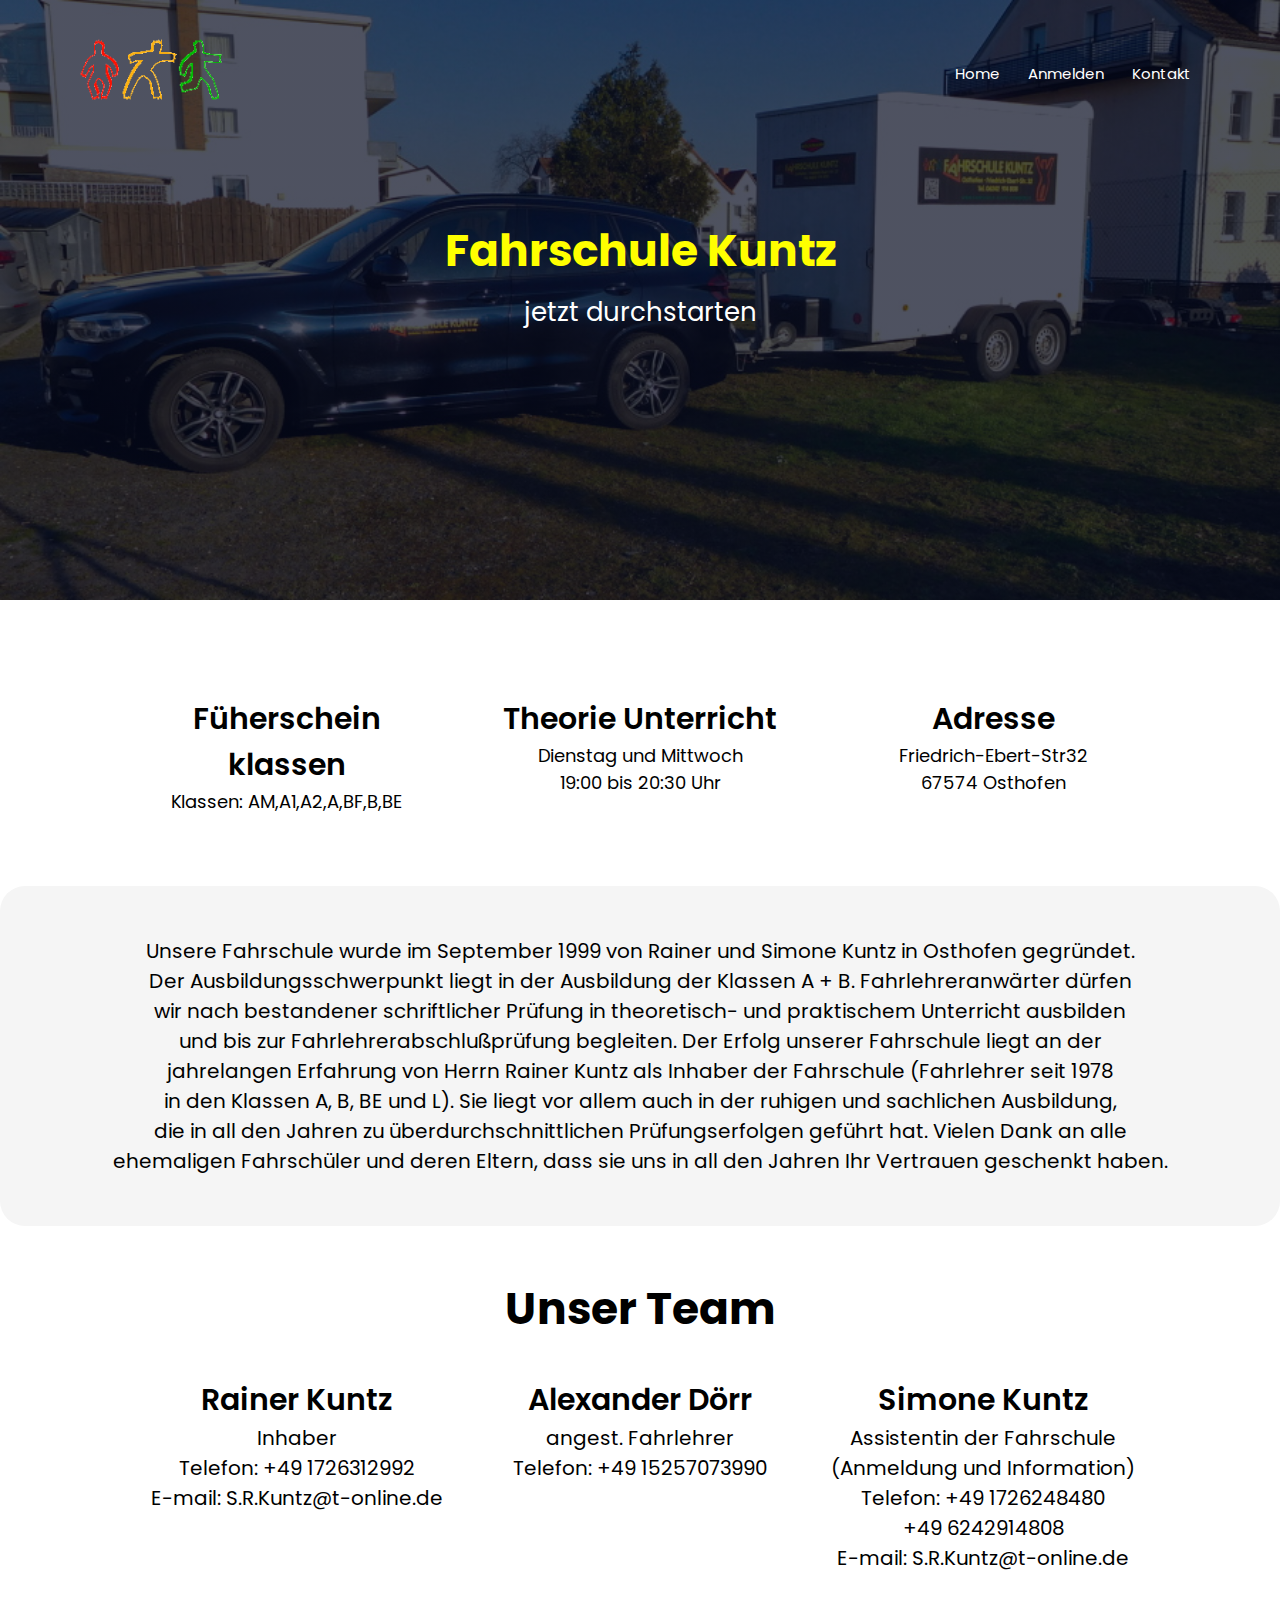
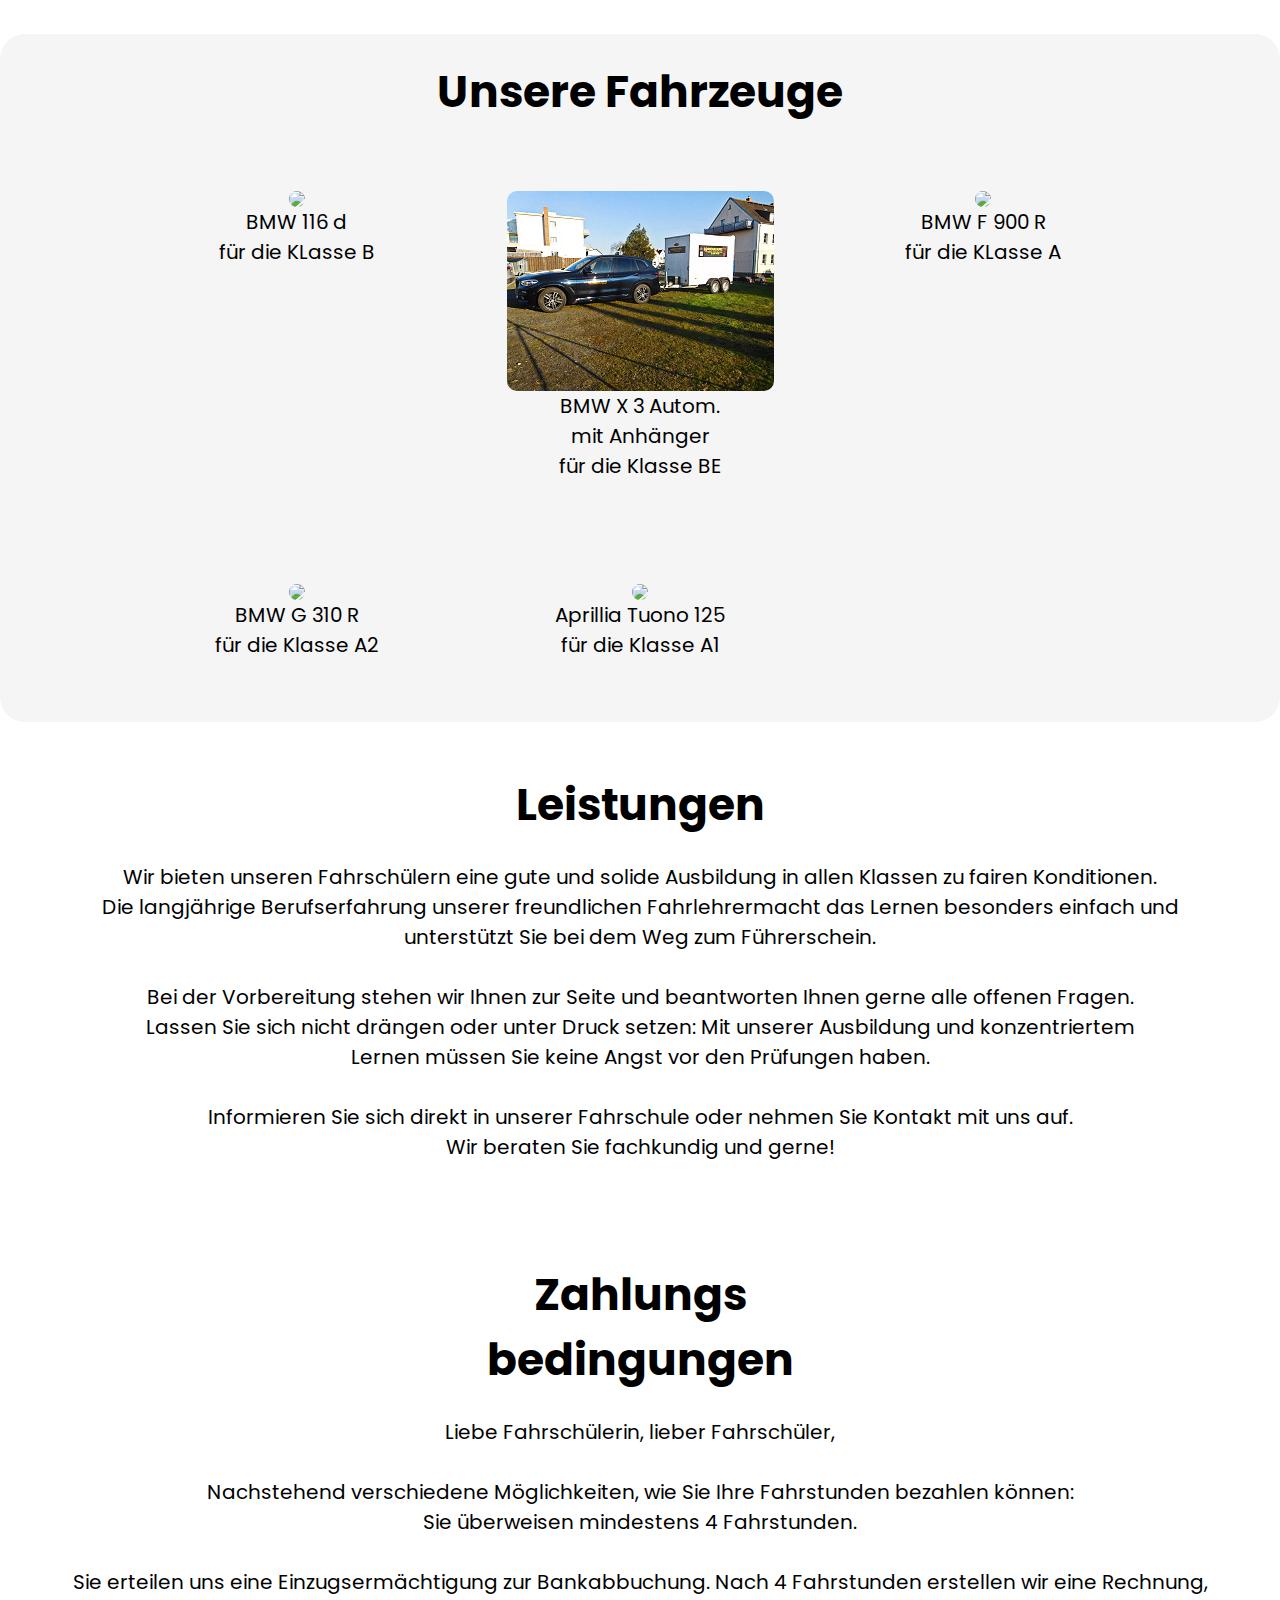
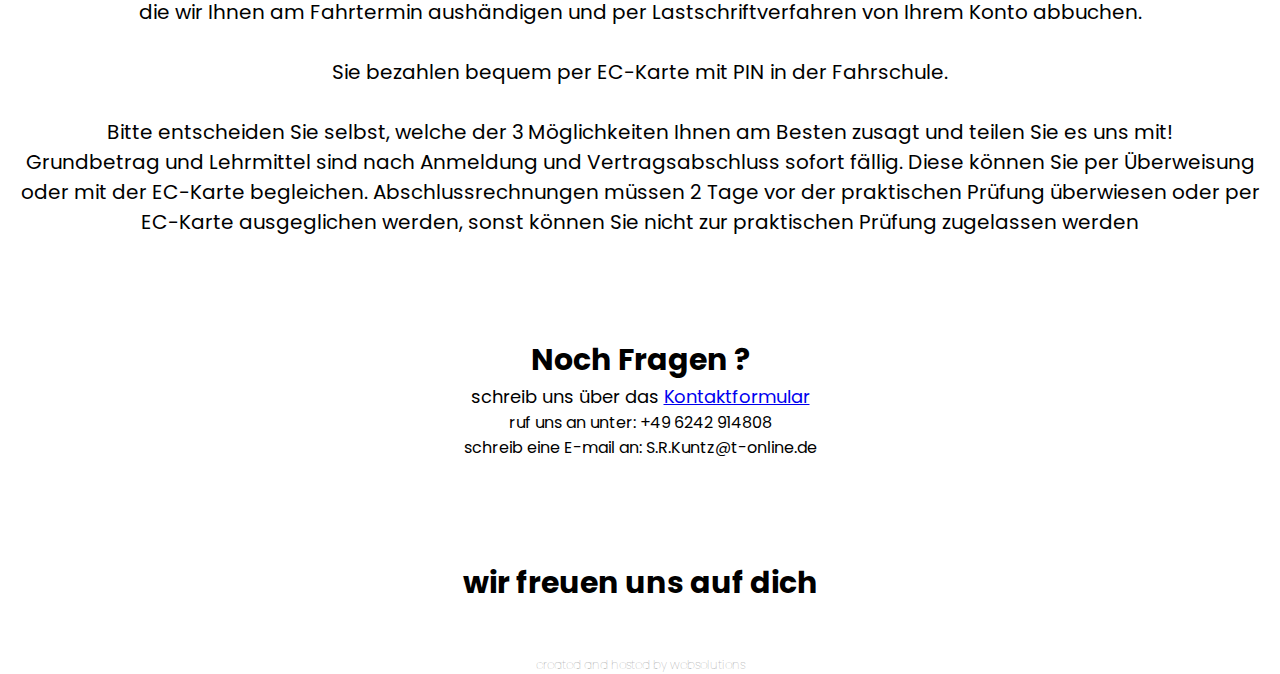
==== index.html @ 240ca5e6 ":)" ====
<html>
<head>
    <meta name="viewport" content="with=device-width, initial scale=1.0 ">
    <title>Fahrschlue Kuntz </title>
    <link rel="stylesheet" href="style.css">
    <link rel="preconnect" href="https://fonts.googleapis.com">
<link rel="preconnect" href="https://fonts.gstatic.com" crossorigin>
<link href="https://fonts.googleapis.com/css2?family=Poppins:wght@200;300;400;600;700&display=swap" rel="stylesheet">
    
    </head>
    <body>
    
        
        
        
        <section class="header">
        <nav>
        <a herf="index.html"><img src="images/logo1.png"></a>
            <div class="nav-links">
             <ul>       
        <section class="buttons">   
                  <li><a href="index.html">Home</a></li>
                  <li><a href="anmelden.html">Anmelden</a></li>
                  <li><a href="kontakt.html">Kontakt</a></li>
              </section>
              </ul>
            </div>
            
            </nav>
          <div class="nav-rechts">
            </div>
        <h1>Fahrschule Kuntz</h1>
        <p>jetzt durchstarten</p>    
        </section>       
<!----------------- Step-By-Step-Guid -----------------
        <section class="guid">
             <h1>Schritt für Schritt</h1>
              
              <h2>Erstens:</h2>
              <h2>Zweitens:</h2>
              <h2>Drittens:</h2>
        
        
        </section>
<!----------------- Info ----------------->
   
        <section class="info">
            <div class="info-row">
               <div class="info-col">  
                <h1>Füherschein<br>klassen</h1>
                 <p>
                 Klassen: AM,A1,A2,A,BF,B,BE
                 </p>
             </div> 
               
                <div class="info-col"> 
                <h1>Theorie Unterricht</h1>
                <p> Dienstag und Mittwoch <br> 19:00 bis 20:30 Uhr</p>
             </div>
                <div class="info-col"> 
                <h1>Adresse</h1>
                <p> Friedrich-Ebert-Str32 <br> 67574 Osthofen</p>
            </div>
                 </div>
       </section>
  
    <!----------------- Über Uns ----------------->
        <section class="uns">
            <center>
            <p>Unsere Fahrschule wurde im September 1999  von Rainer und Simone Kuntz in Osthofen gegründet.<br>
               Der Ausbildungsschwerpunkt liegt in der Ausbildung der Klassen A + B. Fahrlehreranwärter dürfen<br> 
               wir nach bestandener schriftlicher Prüfung in theoretisch- und praktischem Unterricht ausbilden<br> 
               und bis zur Fahrlehrerabschlußprüfung begleiten. Der Erfolg unserer Fahrschule liegt an der<br> 
               jahrelangen Erfahrung von Herrn Rainer Kuntz als Inhaber der Fahrschule (Fahrlehrer seit 1978<br> 
               in den Klassen A, B, BE und L). Sie liegt vor allem auch in der ruhigen und sachlichen Ausbildung,<br>
               die in all den Jahren zu überdurchschnittlichen Prüfungserfolgen geführt hat. Vielen Dank an alle<br>
               ehemaligen Fahrschüler und deren Eltern, dass sie uns in all den Jahren Ihr Vertrauen geschenkt haben.</p>
             </center>
         </section>
              
       

        
        
     <!----------------- Unser Team ----------------->
        <section class="team2">
            <h2>Unser Team</h2>
                <div class="team2-row">
                 <div class="team2-col">
                    <h3>Rainer Kuntz</h3>
              <p> Inhaber<br>
                  Telefon: +49 1726312992<br>
                  E-mail: S.R.Kuntz@t-online.de</p>
                     </div>
                     <div class="team2-col">  
                <h3>Alexander Dörr</h3>
              <p> angest. Fahrlehrer<br>
                  Telefon: +49 15257073990</p>
                      </div>
                      <div class="team2-col">
                      <h3>Simone Kuntz</h3>
              <p> Assistentin der Fahrschule<br>
                  (Anmeldung und Information)<br>
                  Telefon: +49 1726248480<br>
                  +49 6242914808<br>
                  E-mail: S.R.Kuntz@t-online.de</p>
            </div>
                     </div>
        </section>
   <!----------------- Unsere Fahrzeuge ----------------->  
        <section class="fahrzeuge">
             <h2>Unsere Fahrzeuge</h2>
            <section class="fahrzeuge-row">
            <section class="fahrzeuge-col">
            <a herf="index.html"><img src="images/fahrzeug1.jpg"></a>  
            <p>BMW 116 d <br> für die KLasse B</p>
            </section>
            
            <section class="fahrzeuge-col">
            <img src="images/fahrzeuge2.JPG"> 
            <p>BMW X 3 Autom. <br> mit Anhänger <br> für die Klasse BE</p>
            </section>
            
            <section class="fahrzeuge-col">
            <img src="images/fahrzeug3.jpg"> 
            <p>BMW F 900 R <br> für die KLasse A</p>
            </section>
            </section>
            
            <section class="fahrzeuge-row">
            <section class="fahrzeuge-col">
            <img src="images/fahrzeug4.jpg">
            <p>BMW G 310 R <br> für die Klasse A2</p>
            </section>
            
            <section class="fahrzeuge-col">
            <img src="images/fahrzeug5.jpg"> 
            <p>Aprillia Tuono 125 <br> für die Klasse A1</p>
            </section>
            
            
            <section class="fahrzeuge-col">
            </section>
            </section>
            </section>
           
        
        
        <!----------------- Leistungen ----------------->
        <section class="leistungen">
            <div class="leistungen-col">
            <h2>Leistungen</h2>
                </div>
              <div class="leistungen-col">  
            <p> Wir bieten unseren Fahrschülern eine gute und solide Ausbildung in allen Klassen zu fairen Konditionen.<br>
                Die langjährige Berufserfahrung unserer freundlichen Fahrlehrermacht das Lernen besonders einfach und <br>
                unterstützt Sie bei dem Weg zum Führerschein.<br> <br>

                Bei der Vorbereitung stehen wir Ihnen zur Seite und beantworten Ihnen gerne alle offenen Fragen. <br>
                Lassen Sie sich nicht drängen oder unter Druck setzen: Mit unserer Ausbildung und konzentriertem <br>
                Lernen müssen Sie keine Angst vor den Prüfungen haben. <br> <br>

                Informieren Sie sich direkt in unserer Fahrschule oder nehmen Sie Kontakt mit uns auf.<br> 
                Wir beraten Sie fachkundig und gerne!</p> 
            
            </div>
        </section>
        
        <!----------------- Zahlungs methoden ----------------->
        <section class="sonstiges"> 
              <div class="sontiges-col">
            <h2>Zahlungs<br>bedingungen</h2>
                  </div>
                  <div class="sontiges-col">
            <p>Liebe Fahrschülerin, lieber Fahrschüler,<br> <br> 
               Nachstehend verschiedene Möglichkeiten, wie Sie Ihre Fahrstunden bezahlen können:<br> 
               Sie überweisen mindestens 4 Fahrstunden.<br> <br>   

               Sie erteilen uns eine Einzugsermächtigung zur Bankabbuchung. Nach 4 Fahrstunden erstellen wir eine Rechnung,<br> 
               die wir Ihnen am Fahrtermin aushändigen und per Lastschriftverfahren von Ihrem Konto abbuchen.<br> <br> 

               Sie bezahlen bequem per EC-Karte mit PIN in der Fahrschule.<br> <br> 
               Bitte entscheiden Sie selbst, welche der 3 Möglichkeiten Ihnen am Besten zusagt und teilen Sie es uns mit!<br> 
               Grundbetrag und Lehrmittel sind nach Anmeldung und Vertragsabschluss sofort fällig. Diese können Sie per Überweisung<br> 
               oder mit der EC-Karte begleichen. Abschlussrechnungen müssen 2 Tage vor der praktischen Prüfung überwiesen oder per<br> 
               EC-Karte ausgeglichen werden, sonst können Sie nicht zur praktischen Prüfung zugelassen werden</p>
            </div> 
        </section>           
        
        
        
        
        
        
        
        
        
        <!----------------- Fragen ----------------->
        <section class="fragen">
            <h1>Noch Fragen ?</h1>
            <p> schreib uns über das  <a href="anmelden.html">Kontaktformular</a> </p> 
    
    ruf uns an unter: +49 6242 914808 <br> 
    schreib eine E-mail an: S.R.Kuntz@t-online.de
                
            
        </section> 
        

        
        
        <!----------------- Wir Freuen Uns Auf Dich ----------------->
        <section class="open">
            <h1>wir freuen uns auf dich</h1>
            
        </section>        

        
<!----------------- Futter -----------------
        <section class="futter">
            <section class="futter-col">
            <h1>Impressum</h1>
            <p> FAHRSCHULE KUNTZ OSTHOFEN<br>
                Rainer Kuntz<br>
                Friedrich-Ebert-Str. 32<br>
                67574 Osthofen         </p>
            </section>
            
            <section class="futter-col">
            <h1>Kontakt</h1>
            <p> Telefon: +49 6242 914808<br>
                Telefax: +49 6242 914681<br>
                E-Mail: S.R.Kuntz@t-online.de
            </p>
            </section>
     
            
        </section>        
    ----------------------------------->
        <section class="futter1">
            <h4>created and hosted by websolutions</h4>
        </section>
    
    </body>



</html>
---- style.css ----
*{
    margin: 0;
    padding: 0;
    font-family: 'Poppins', sans-serif;
}
.header{
    min-height: 600px; 
    width: 100%;
    background-image: linear-gradient(rgba(4,9,30,0.7),rgba(4,9,30,0.7)),url(images/Img2.jpg);
    background-position: center;
      background-size: cover;
    position: relative;
}


.header h1{
    font-size: 44px;
    color: #ff0;
    text-align: center;
    padding-top: 90px;
}
.header h2{
    color: #fff;
    font-size: 44px;
    text-align: center;
}

.header p{
    padding-top: 10px;
    font-size: 26px;
    color: #fff;
    text-align: center;
}
nav{
    display: flex;
    padding: 2% 6%;
    justify-content: space-between;
    align-items: center;
    }
nav img{
    width: 150px;
}
nav a{
    padding-top: 10px;
}
.nav-links{
    flex: 1; 
    text-align: right;
    padding-top: 20px;
}
.nav-links ul li{
    list-style: none;
    display: inline-block;
    padding: 8px 12px;
    position: relative;
}
.nav-links ul li a{
    color: #fff;
    text-decoration: none;
    font-size: 15px;
}    
.nav-links ul li::after {
    content: '';
    width:    0%;
    height: 2px;
    background: #fff;
    display: block;
    margin:auto;
    transition: 0.5s;
}
.nav-links ul li:hover::after{
    width: 100%;
    
}
.hero-btn{
     display: inline-block;
    text-decoration: none;
    color: #fff;
    border: 1px solid #fff;
    padding: 12px 34px;
    font-size: 13px;
    background: transparent;
    position: relative;  
}
.hero-btn:hover{
    border: 1px solid #f44336;
    background: #f44336;
    transition: 1s;   
}
@media(max-width: 700px){
    .nav-links{
    flex: 1; 
    text-align: center;
    position: absolute;
    padding-bottom: 40px;    
    }
    .header{
    text-align: center;
    background-color: #000;
    padding-bottom: 50px;
    }
    .header{
    min-height: 440px;
    max-height: 440px;
    }
    .header h1{
    font-size: 30px;
    padding-top: 50px;
    }
    .header p{
    font-size: 25px;
    padding-bottom: 20px;
    }
    nav img{
    width: 100px;
    padding-top: 80px;
    }
    nav a{
        padding-top: 0px;
    } 
    
}
/*------------- Header2 -----------*/
.header2{
    background-color: #000;
    width: 100%;
    padding-bottom: 200px;
    padding-top: 50px;    
}
.header2 lable{
    color: #ff0;
    font-size: 44px;
    text-align: left;
    font-weight: 600;
    padding-left: 25px;
}
.header2 h1{
    font-size: 44px;
    color: #fff;
    padding-top: 100px; 
    text-align: center;
}
.header2 h2{
    color: #fff;
    font-size: 44px;
    text-align: center;
}
.header2 p{
    padding-top: 10px;
    font-size: 26px;
    color: #fff;
    text-align: center;
}
nav2{
    display: flex;
    padding: 2% 6%;
    justify-content: space-between;
    align-items: center;
    }

.nav2-links{
    flex: 1; 
    text-align: right;
    padding-top: 20px;
}
.nav2-links ul li{
    list-style: none;
    display: inline-block;
    padding: 8px 12px;
    position: relative;
}
.nav2-links ul li a{
    color: #fff;
    text-decoration: none;
    font-size: 15px;
}    
.nav2-links ul li::after {
    content: '';
    width:    0%;
    height: 2px;
    background: #fff;
    display: block;
    margin:auto;
    transition: 0.5s;
}
.nav2-links ul li:hover::after{
    width: 100%;  
}
.hero-btn{
    display: inline-block;
    text-decoration: none;
    color: #fff;
    border: 1px solid #fff;
    padding: 12px 34px;
    font-size: 13px;
    background: transparent;
    position: relative;  
}
.hero-btn:hover{
    border: 1px solid #f44336;
    background: #f44336;
    transition: 1s;   
}
@media(max-width: 700px){
    .nav2-links{
    flex: 1; 
    text-align: right;
    position: absolute;
    }
    .header2{
    text-align: center;
    background-color: #000;
    padding-bottom: 100px;
    padding-top: 62px;
    }
    .header2 h2{
    
    padding-top: 50px; 
    
    }
}
/*------------- Step-By-Step-Guid -----------

.guid{
    text-align: center;
    padding-top: 100px;
    border: 1px solid #ccc;
    display: block;
    width: 80%;
}
.guid h1{
    font-size: 26px;
}
.guid h2{
   font-size: 200px;
}

/*------------- Fragen -----------*/
.fragen{
    text-align: center;
    padding-top: 100px;
}
.fragen h1{
    font-size: 30px;
}
.fragen p{
    font-size: 18px;
}
/*------------- Info -----------*/
.info{
    width: 80%;
    margin:auto;
    text-align: center;
    padding-top: 25px;
}
.info h1{
    font-size: 30px;
    font-weight: 600;
}
.info p{
    font-size: 18px;
}

.info-row{
     margin-top: 5%; 
     display: flex;
    justify-content: space-between;  
}
.info-col{
    flex-basis: 31%;
    border-radius: 10px;
    margin-bottom: 5% ;
    padding: 20px 12px;
    box-sizing: border-box;
}
.open{
    text-align: center;
    padding-top: 100px;
    font-size: 15px;
}
.futter{
    background-color: #909090;
    text-align: left;
    display: flex;
    padding-top: 10px;
    padding-bottom: 10px;
    font-size: 10px;
    color: #fff;
    display: content;
    align-content: center   
}

.futter h1{
    font-size: 16px;
}
.futter-col{
    padding-left: 50px;
}
.futter1{
    padding-top: 50px;
}

.futter1 h4{
    color: #888;
    font-weight: 100;
    font-size: 12;
    text-align: center;
}
/*------------- Team2 -----------*/

.team2 {
    width: 80%;
    margin:auto;
    text-align: center;
    padding-top: 50px;
    
}
.team2 h2{
   font-size: 44px;
   color: #000;
   text-align: center;
   font-weight: 700;
}
.team2 h3{
    font-size: 30px;
    font-weight: 600;
}
.team2 p{
    font-size: 20px;
}
.team2-row{
    margin-top: 2.5%; 
     display: flex;
    justify-content: space-between; 
}
.team2-col{
    flex-basis: 33%;
    border-radius: 10px;
    margin-bottom: 5% ;
    padding: 10px 12px;
    box-sizing: border-box;
}
/*------------- sonstiges -----------*/

.sonstiges {
    text-align: center;
    padding-top: 100px; 
      
}
.sonstiges h2{
   font-size: 44px;
   color: #000;
   text-align: center;
    padding-bottom: 25px;
    font-weight: 700;
}
.sonstiges p{
    font-size: 20px;
}
/*------------- Über Uns -----------*/

.uns{
    text-align: center;
    padding-top: 50px;
    background-color: #F5F5F5;
    padding-bottom: 50px;
    border-radius: 25px;
    
}
.uns p{
    font-size: 20px;   
}

    


/*------------- Kontakt -----------*/

.kontakt {
    
    text-align: center;
}
.kontakt h3{
    font-size: 26px;
    font-weight: 600;
}
.kontakt p{
    font-size: 20px;
}
.kontakt-row{
    padding-top: 50px;
}

/*------------- location -----------*/

.location iframe{
    width: 100%;
}
   

/*------------- kontakt Form -----------*/
.anmelden{
    padding-top: 100px;
    padding-bottom: 100px;
}
.anmelden h1{
    font-size: 44px; 
    font-weight: 600;
    text-align: center;
    padding-bottom: 25px;
}

.anmelden input, .anmelden textarea{
    width: 60%;
    padding: 15px;
    margin-bottom: 17px;
    outline: none;
    border: 1px solid #ccc;
    
}
. anmelden a{
    color: #000;
}
.hero-btn2{
     display: inline-block;
    text-decoration: none;
    color: #000;
    border: 1px solid #ccc;
    padding: 12px 34px;
    font-size: 13px;
    background: transparent;
    position: left;
    cursor: pointer;
}
.hero-btn2:hover{
    border: 1px solid #000;
    background: #777;
    transition: 2s;
    
}

/*----------------- Leistungen -----------------*/

.leistungen {
    text-align: center;
    padding-top: 50px;
}
.leistungen h2{
   font-size: 44px;
   color: #000;
   text-align: center;   
   padding-bottom: 25px;
   font-weight: 700;
}
.leistungen p{
    font-size: 20px;
}
 /*----------------- Anmelden Schritt für Schritt -----------------*/  
.anmelden2{
      text-align: center;
    background-color: #F5F5F5;
     padding-bottom: 50px;
      }
.anmelden2 h1{
    padding-top: 50px;
    font-size: 44px; 
    font-weight: 600;
}
.anmelden2 h2{
    padding-top: 25px;
    font-size: 30px;
    font-weight: 300;
}

 /*----------------- Anmelden Schritt für Schritt Small Screen -----------------*/  
.anmelden3{
      text-align: center;
    background-color: #F5F5F5;
     padding-bottom: 50px;
     display: none;
}
.anmelden3 h1{
    padding-top: 50px;
    font-size: 44px; 
    font-weight: 600;
}
.anmelden3 h2{
    padding-top: 25px;
    font-size: 30px;
    font-weight: 300;
}


/*----------------- Unsere Fahrzeuge -----------------*/

.fahrzeuge {
    width: 100%;
    text-align: center; 
    background-color: #F5F5F5;
    padding-top: 25px;
    border-radius: 25px;
    
}
.fahrzeuge-row{
    width: 80%;
    margin:auto;
    margin-top: 2.5%; 
    display: flex;
    justify-content: space-between;  
}
.fahrzeuge-col{
    flex-basis: 33%;
    border-radius: 10px;
    margin-bottom: 5% ;
    padding: 10px 12px;
    box-sizing: border-box;
}
.fahrzeuge img{
    border-radius: 10px;

}
.fahrzeuge h2{
   font-size: 44px;
   color: #000;
   text-align: center;   
   padding-bottom: 25px;
   font-weight: 700;
}
.fahrzeuge p{
    font-size: 20px;
}
/*----------------- Media Corection -----------------*/  
@media(max-width: 700px){
    
.team2-row{
    display: block;
        } 
.info-row{
    display: block;
        }
.uns p{
    font-size: 20px;   
}
.fahrzeuge {
    width: 100%;
    text-align: center; 
    background-color: #F5F5F5;
    padding-top: 25px;
    border-radius: 25px;
    padding-bottom: 25px;
    
}
.fahrzeuge-row{
    width: 80%;
    margin:auto;
    margin-top: 2.5%; 
    display: block;
    justify-content: space-between;  
}
.fahrzeuge-col{
    flex-basis: 33%;
    border-radius: 10px;
    margin-bottom: 5% ;
    padding: 10px 12px;
    box-sizing: border-box;
}
.fahrzeuge img{
    border-radius: 10px;

}
.fahrzeuge h2{
   font-size: 44px;
   color: #000;
   text-align: center;   
   padding-bottom: 25px;
   font-weight: 700;
}
.fahrzeuge p{
    font-size: 20px;
}
    .anmelden2{
        display: none;
    }
    .anmelden3{
      text-align: center;
    background-color: #F5F5F5;
     padding-bottom: 50px;
     display: block;
}
.anmelden3 h1{
    padding-top: 50px;
    font-size: 44px; 
    font-weight: 600;
}
.anmelden3 h2{
    padding-top: 25px;
    font-size: 30px;
    font-weight: 300;
}
}
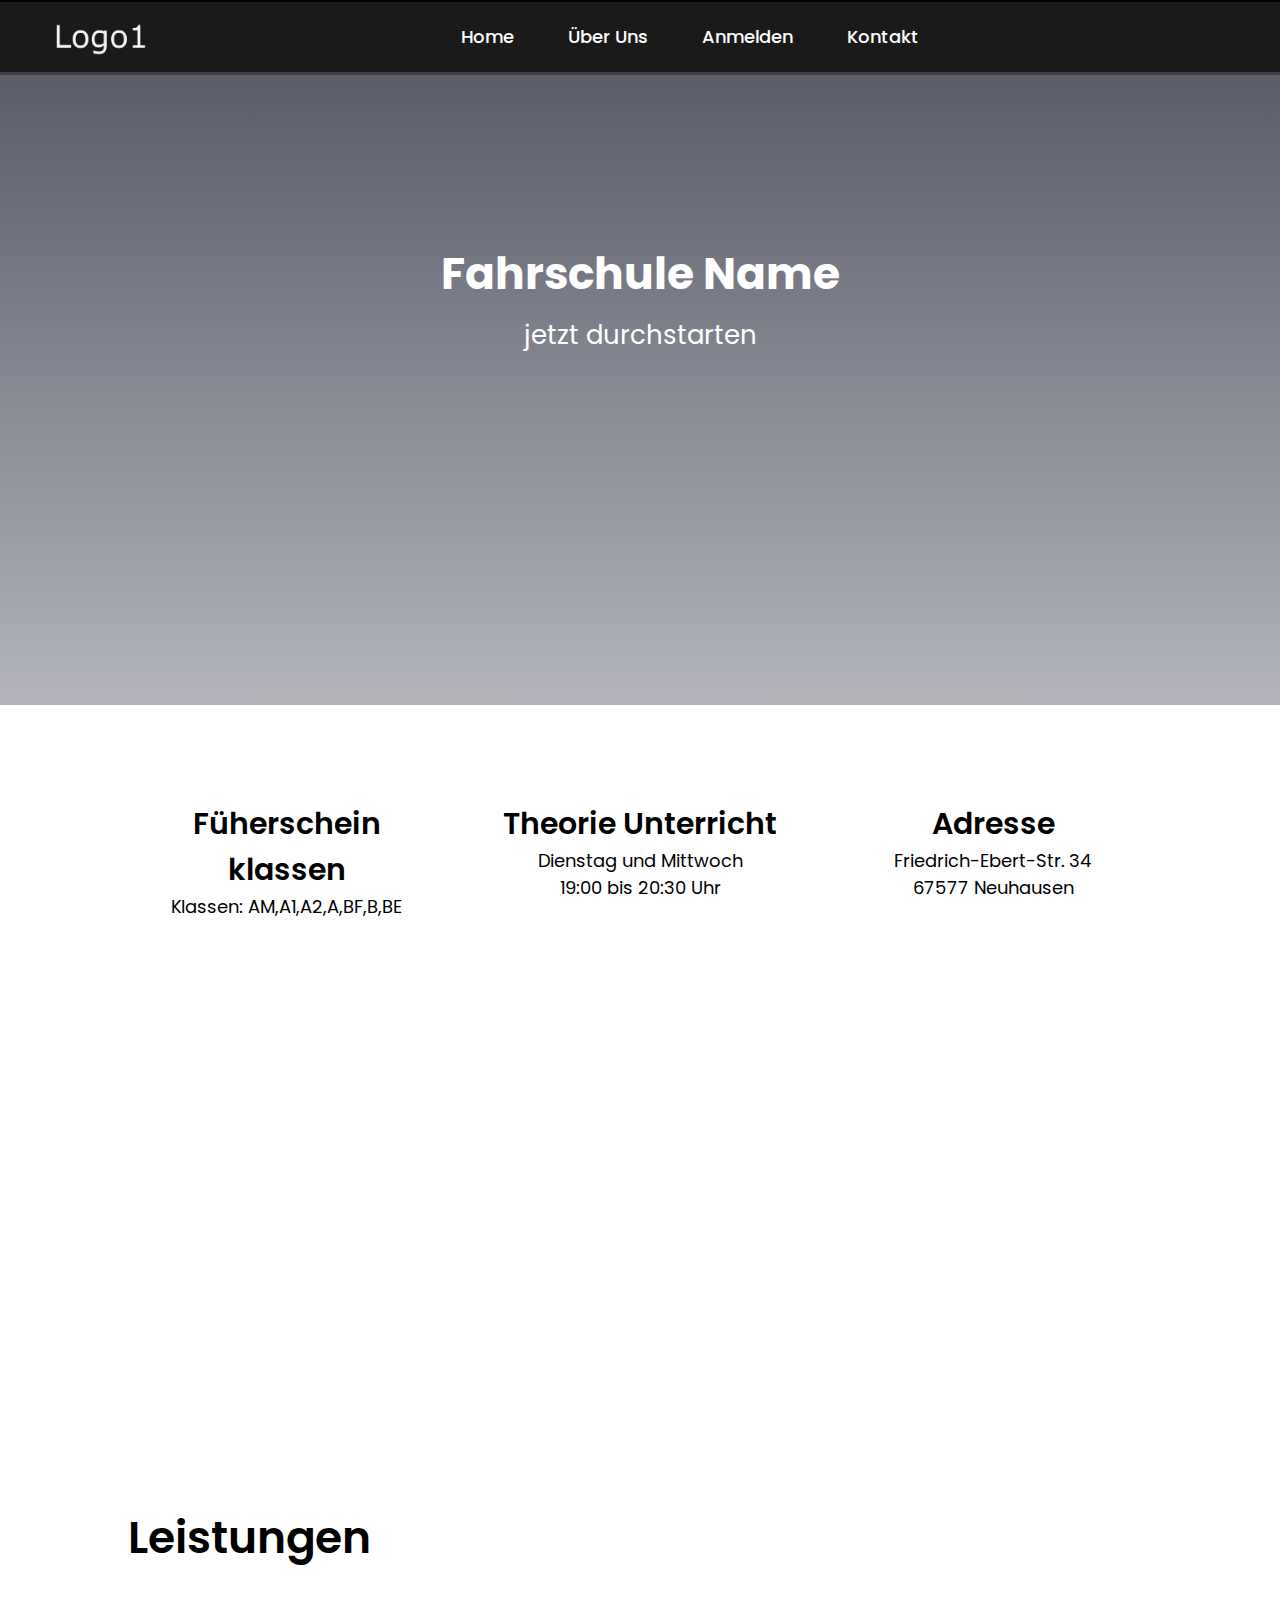
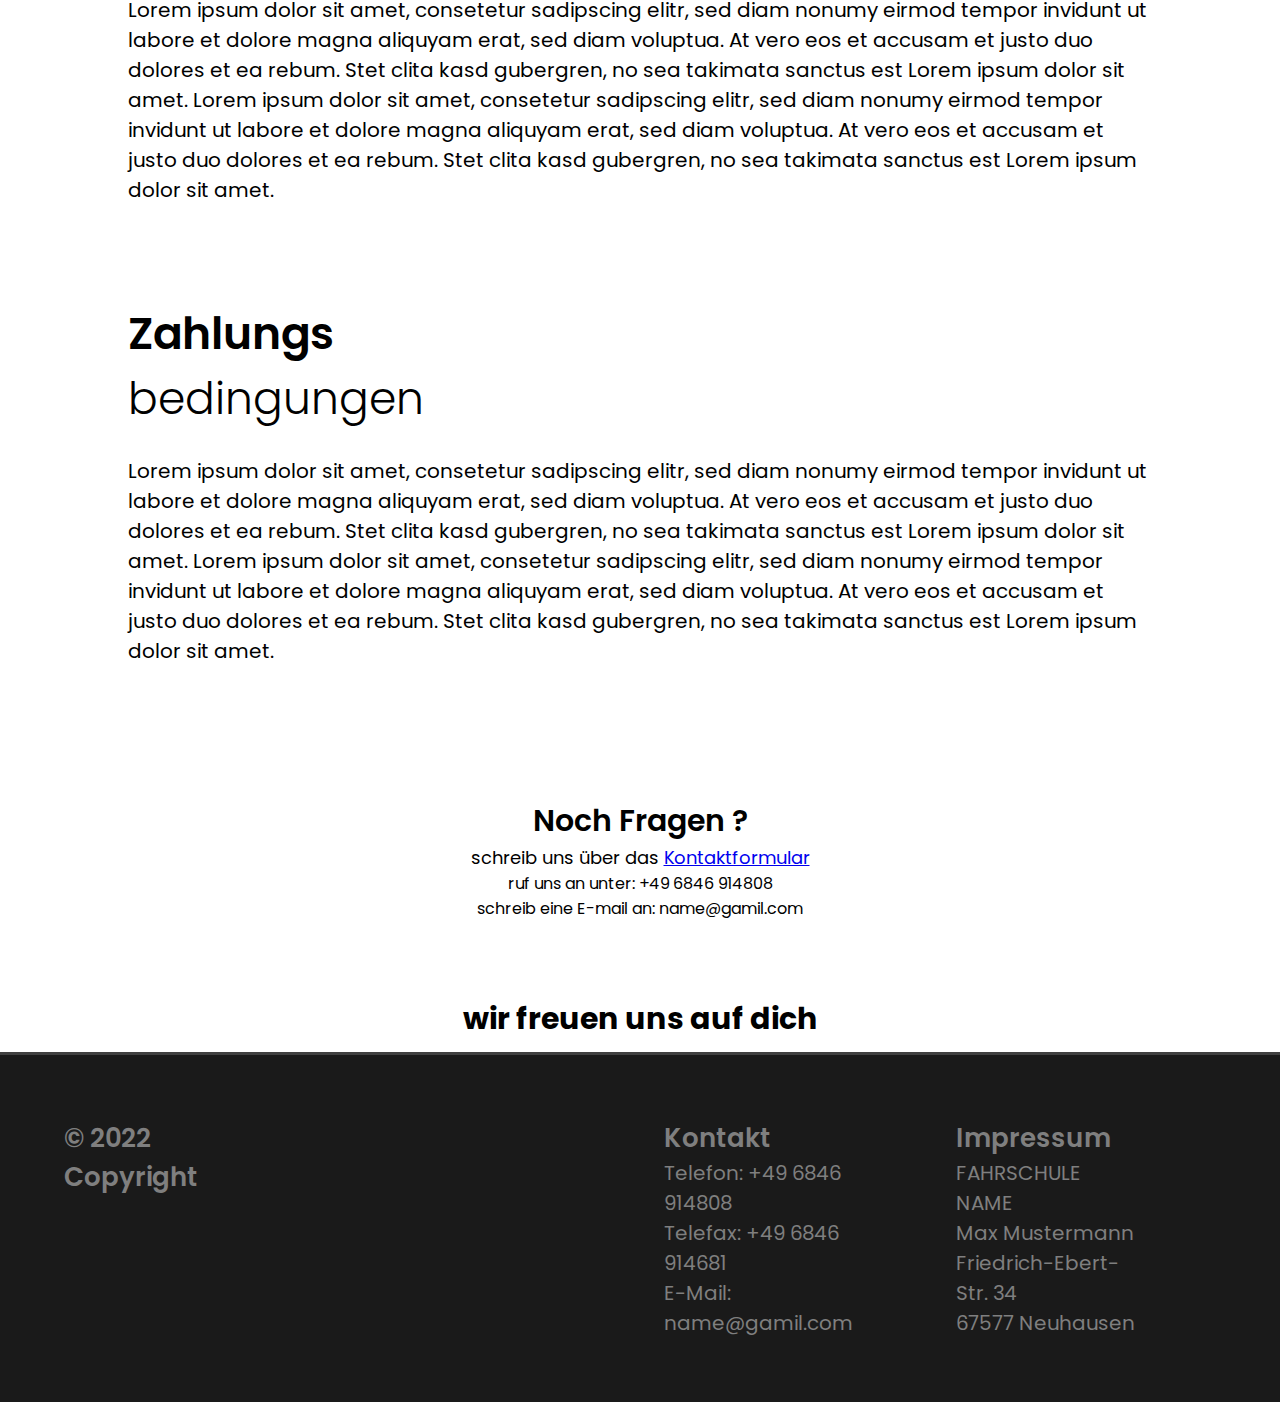
==== commit 890ac66c: "/" ====
--- a/index.html
+++ b/index.html
@@ -5,33 +5,43 @@
     <link rel="stylesheet" href="style.css">
     <link rel="preconnect" href="https://fonts.googleapis.com">
 <link rel="preconnect" href="https://fonts.gstatic.com" crossorigin>
-<link href="https://fonts.googleapis.com/css2?family=Poppins:wght@200;300;400;600;700&display=swap" rel="stylesheet">
+<link href="https://fonts.googleapis.com/css2?family=Poppins:wght@200;300;400;500;600;700&display=swap" rel="stylesheet">
     
     </head>
-    <body>
+    <body>  
     
+<!----------------- Header1 ----------------->      
         
+        <section class="header1">
         
-        
-        <section class="header">
-        <nav>
-        <a herf="index.html"><img src="images/logo1.png"></a>
+            <section class="top-line"> 
+        </section>
+            
+            <nav>
+       <img src="images/logo1.png">
             <div class="nav-links">
              <ul>       
         <section class="buttons">   
                   <li><a href="index.html">Home</a></li>
+                  <li><a href="uns.html">Über Uns</a></li>
                   <li><a href="anmelden.html">Anmelden</a></li>
                   <li><a href="kontakt.html">Kontakt</a></li>
               </section>
               </ul>
             </div>
-            
             </nav>
-          <div class="nav-rechts">
-            </div>
-        <h1>Fahrschule Kuntz</h1>
-        <p>jetzt durchstarten</p>    
-        </section>       
+           
+            <section class="bottom-line"> 
+        </section>  
+        </section>   
+    
+<!----------------- Header2 ----------------->           
+        <section class="content">
+            <h1>Fahrschule Name</h1>
+            <p>jetzt durchstarten</p> 
+        
+        </section>
+    
 <!----------------- Step-By-Step-Guid -----------------
         <section class="guid">
              <h1>Schritt für Schritt</h1>
@@ -59,131 +69,36 @@
              </div>
                 <div class="info-col"> 
                 <h1>Adresse</h1>
-                <p> Friedrich-Ebert-Str32 <br> 67574 Osthofen</p>
+                <p> Friedrich-Ebert-Str. 34<br>
+                67577 Neuhausen </p>
             </div>
                  </div>
        </section>
   
-    <!----------------- Über Uns ----------------->
-        <section class="uns">
-            <center>
-            <p>Unsere Fahrschule wurde im September 1999  von Rainer und Simone Kuntz in Osthofen gegründet.<br>
-               Der Ausbildungsschwerpunkt liegt in der Ausbildung der Klassen A + B. Fahrlehreranwärter dürfen<br> 
-               wir nach bestandener schriftlicher Prüfung in theoretisch- und praktischem Unterricht ausbilden<br> 
-               und bis zur Fahrlehrerabschlußprüfung begleiten. Der Erfolg unserer Fahrschule liegt an der<br> 
-               jahrelangen Erfahrung von Herrn Rainer Kuntz als Inhaber der Fahrschule (Fahrlehrer seit 1978<br> 
-               in den Klassen A, B, BE und L). Sie liegt vor allem auch in der ruhigen und sachlichen Ausbildung,<br>
-               die in all den Jahren zu überdurchschnittlichen Prüfungserfolgen geführt hat. Vielen Dank an alle<br>
-               ehemaligen Fahrschüler und deren Eltern, dass sie uns in all den Jahren Ihr Vertrauen geschenkt haben.</p>
-             </center>
-         </section>
-              
+     <!----------------- Location ------------------------>
+        <section class="location">     
        
-
+    <iframe src="https://www.google.com/maps/embed?pb=!1m14!1m8!1m3!1d10321.505203971388!2d8.3230759!3d49.703717!3m2!1i1024!2i768!4f13.1!3m3!1m2!1s0x0%3A0xe247e1d47100d3c2!2sFahrschule%20Kuntz!5e0!3m2!1sde!2sde!4v1662384127989!5m2!1sde!2sde" width="600" height="450" style="border:0;" allowfullscreen="" loading="lazy" referrerpolicy="no-referrer-when-downgrade"></iframe>
         
+        </section>
         
-     <!----------------- Unser Team ----------------->
-        <section class="team2">
-            <h2>Unser Team</h2>
-                <div class="team2-row">
-                 <div class="team2-col">
-                    <h3>Rainer Kuntz</h3>
-              <p> Inhaber<br>
-                  Telefon: +49 1726312992<br>
-                  E-mail: S.R.Kuntz@t-online.de</p>
-                     </div>
-                     <div class="team2-col">  
-                <h3>Alexander Dörr</h3>
-              <p> angest. Fahrlehrer<br>
-                  Telefon: +49 15257073990</p>
-                      </div>
-                      <div class="team2-col">
-                      <h3>Simone Kuntz</h3>
-              <p> Assistentin der Fahrschule<br>
-                  (Anmeldung und Information)<br>
-                  Telefon: +49 1726248480<br>
-                  +49 6242914808<br>
-                  E-mail: S.R.Kuntz@t-online.de</p>
-            </div>
-                     </div>
-        </section>
-   <!----------------- Unsere Fahrzeuge ----------------->  
-        <section class="fahrzeuge">
-             <h2>Unsere Fahrzeuge</h2>
-            <section class="fahrzeuge-row">
-            <section class="fahrzeuge-col">
-            <a herf="index.html"><img src="images/fahrzeug1.jpg"></a>  
-            <p>BMW 116 d <br> für die KLasse B</p>
-            </section>
-            
-            <section class="fahrzeuge-col">
-            <img src="images/fahrzeuge2.JPG"> 
-            <p>BMW X 3 Autom. <br> mit Anhänger <br> für die Klasse BE</p>
-            </section>
-            
-            <section class="fahrzeuge-col">
-            <img src="images/fahrzeug3.jpg"> 
-            <p>BMW F 900 R <br> für die KLasse A</p>
-            </section>
-            </section>
-            
-            <section class="fahrzeuge-row">
-            <section class="fahrzeuge-col">
-            <img src="images/fahrzeug4.jpg">
-            <p>BMW G 310 R <br> für die Klasse A2</p>
-            </section>
-            
-            <section class="fahrzeuge-col">
-            <img src="images/fahrzeug5.jpg"> 
-            <p>Aprillia Tuono 125 <br> für die Klasse A1</p>
-            </section>
-            
-            
-            <section class="fahrzeuge-col">
-            </section>
-            </section>
-            </section>
-           
-        
-        
+   
+       
         <!----------------- Leistungen ----------------->
         <section class="leistungen">
-            <div class="leistungen-col">
-            <h2>Leistungen</h2>
-                </div>
-              <div class="leistungen-col">  
-            <p> Wir bieten unseren Fahrschülern eine gute und solide Ausbildung in allen Klassen zu fairen Konditionen.<br>
-                Die langjährige Berufserfahrung unserer freundlichen Fahrlehrermacht das Lernen besonders einfach und <br>
-                unterstützt Sie bei dem Weg zum Führerschein.<br> <br>
-
-                Bei der Vorbereitung stehen wir Ihnen zur Seite und beantworten Ihnen gerne alle offenen Fragen. <br>
-                Lassen Sie sich nicht drängen oder unter Druck setzen: Mit unserer Ausbildung und konzentriertem <br>
-                Lernen müssen Sie keine Angst vor den Prüfungen haben. <br> <br>
-
-                Informieren Sie sich direkt in unserer Fahrschule oder nehmen Sie Kontakt mit uns auf.<br> 
-                Wir beraten Sie fachkundig und gerne!</p> 
+            <h2>Leistungen</h2>   
+            <p>Lorem ipsum dolor sit amet, consetetur sadipscing elitr, sed diam nonumy eirmod tempor invidunt ut labore et dolore magna aliquyam erat, sed diam voluptua. At vero eos et accusam et justo duo dolores et ea rebum. Stet clita kasd gubergren, no sea takimata sanctus est Lorem ipsum dolor sit amet. Lorem ipsum dolor sit amet, consetetur sadipscing elitr, sed diam nonumy eirmod tempor invidunt ut labore et dolore magna aliquyam erat, sed diam voluptua. At vero eos et accusam et justo duo dolores et ea rebum. Stet clita kasd gubergren, no sea takimata sanctus est Lorem ipsum dolor sit amet.</p> 
             
-            </div>
         </section>
         
         <!----------------- Zahlungs methoden ----------------->
         <section class="sonstiges"> 
               <div class="sontiges-col">
-            <h2>Zahlungs<br>bedingungen</h2>
+            <h2>Zahlungs</h2>
+             <h3>bedingungen</h3>
                   </div>
                   <div class="sontiges-col">
-            <p>Liebe Fahrschülerin, lieber Fahrschüler,<br> <br> 
-               Nachstehend verschiedene Möglichkeiten, wie Sie Ihre Fahrstunden bezahlen können:<br> 
-               Sie überweisen mindestens 4 Fahrstunden.<br> <br>   
-
-               Sie erteilen uns eine Einzugsermächtigung zur Bankabbuchung. Nach 4 Fahrstunden erstellen wir eine Rechnung,<br> 
-               die wir Ihnen am Fahrtermin aushändigen und per Lastschriftverfahren von Ihrem Konto abbuchen.<br> <br> 
-
-               Sie bezahlen bequem per EC-Karte mit PIN in der Fahrschule.<br> <br> 
-               Bitte entscheiden Sie selbst, welche der 3 Möglichkeiten Ihnen am Besten zusagt und teilen Sie es uns mit!<br> 
-               Grundbetrag und Lehrmittel sind nach Anmeldung und Vertragsabschluss sofort fällig. Diese können Sie per Überweisung<br> 
-               oder mit der EC-Karte begleichen. Abschlussrechnungen müssen 2 Tage vor der praktischen Prüfung überwiesen oder per<br> 
-               EC-Karte ausgeglichen werden, sonst können Sie nicht zur praktischen Prüfung zugelassen werden</p>
+            <p>Lorem ipsum dolor sit amet, consetetur sadipscing elitr, sed diam nonumy eirmod tempor invidunt ut labore et dolore magna aliquyam erat, sed diam voluptua. At vero eos et accusam et justo duo dolores et ea rebum. Stet clita kasd gubergren, no sea takimata sanctus est Lorem ipsum dolor sit amet. Lorem ipsum dolor sit amet, consetetur sadipscing elitr, sed diam nonumy eirmod tempor invidunt ut labore et dolore magna aliquyam erat, sed diam voluptua. At vero eos et accusam et justo duo dolores et ea rebum. Stet clita kasd gubergren, no sea takimata sanctus est Lorem ipsum dolor sit amet.
             </div> 
         </section>           
         
@@ -198,10 +113,10 @@
         <!----------------- Fragen ----------------->
         <section class="fragen">
             <h1>Noch Fragen ?</h1>
-            <p> schreib uns über das  <a href="anmelden.html">Kontaktformular</a> </p> 
+            <p> schreib uns über das  <a href="kontakt.html">Kontaktformular</a> </p> 
     
-    ruf uns an unter: +49 6242 914808 <br> 
-    schreib eine E-mail an: S.R.Kuntz@t-online.de
+    ruf uns an unter: +49 6846 914808 <br> 
+    schreib eine E-mail an: name@gamil.com
                 
             
         </section> 
@@ -215,8 +130,41 @@
             
         </section>        
 
+     <!----------------- Kontakt-line ----------------->
+        <section class="kontakt-line">
+        </section>
         
-<!----------------- Futter -----------------
+        <!----------------- Kontakt ----------------->
+        <section class="kontakt">
+            <h2>© 2022 Copyright</h2>
+             <section class="kontakt2">
+            <section class="kontakt-row">
+            <h3>Kontakt</h3>
+            <p> Telefon: +49 6846 914808<br>
+                Telefax: +49 6846 914681<br>
+                E-Mail: name@gamil.com
+            </p>
+                </section>
+                <section class="kontakt-row">
+            <h3>Impressum</h3>
+            <p> FAHRSCHULE NAME<br>
+                Max Mustermann<br>
+                Friedrich-Ebert-Str. 34<br>
+                67577 Neuhausen         </p>
+                </section>
+            </section>
+        </section>  
+
+        
+        
+        
+        
+        
+        
+        
+        
+        
+        <!----------------- Futter -----------------
         <section class="futter">
             <section class="futter-col">
             <h1>Impressum</h1>
@@ -236,11 +184,11 @@
      
             
         </section>        
-    ----------------------------------->
+
         <section class="futter1">
             <h4>created and hosted by websolutions</h4>
         </section>
-    
+     ----------------------------------->
     </body>
 
 
--- a/style.css
+++ b/style.css
@@ -3,61 +3,49 @@
     padding: 0;
     font-family: 'Poppins', sans-serif;
 }
-.header{
-    min-height: 600px; 
+.top-line{
+    padding-top: 2px;
+    background-color: #000;
+}
+.bottom-line{
+    padding-top: 3px;
+    background-color: #404040;
+}
+.header1{
+    background-color: #1A1A1A;
+    position: fixed;
+    max-height: 75px;
+    min-height: 75px;
     width: 100%;
-    background-image: linear-gradient(rgba(4,9,30,0.7),rgba(4,9,30,0.7)),url(images/Img2.jpg);
-    background-position: center;
-      background-size: cover;
-    position: relative;
-}
-
-
-.header h1{
-    font-size: 44px;
-    color: #ff0;
-    text-align: center;
-    padding-top: 90px;
-}
-.header h2{
-    color: #fff;
-    font-size: 44px;
-    text-align: center;
-}
-
-.header p{
-    padding-top: 10px;
-    font-size: 26px;
-    color: #fff;
-    text-align: center;
+    
 }
 nav{
     display: flex;
-    padding: 2% 6%;
+    padding: 7px 4%;
     justify-content: space-between;
     align-items: center;
     }
-nav img{
-    width: 150px;
-}
-nav a{
-    padding-top: 10px;
-}
+.header1 img{
+    width: 100;
+    max-height: 70px;
+    min-height: 50px;
+    }
 .nav-links{
     flex: 1; 
-    text-align: right;
-    padding-top: 20px;
+    text-align: center;
+    
 }
 .nav-links ul li{
     list-style: none;
     display: inline-block;
-    padding: 8px 12px;
+    padding: 12px 25px;
     position: relative;
 }
 .nav-links ul li a{
     color: #fff;
     text-decoration: none;
-    font-size: 15px;
+    font-size: 18px;
+    font-weight:500;
 }    
 .nav-links ul li::after {
     content: '';
@@ -120,93 +108,34 @@
     } 
     
 }
-/*------------- Header2 -----------*/
-.header2{
-    background-color: #000;
+/*------------- Content -----linear-gradient(rgba(4,9,30,0.7),rgba(4,9,30,0.7)),-background-image: url(images/pexels-matt-hardy-2658459.jpg);----*/
+.content{
     width: 100%;
-    padding-bottom: 200px;
-    padding-top: 50px;    
-}
-.header2 lable{
-    color: #ff0;
-    font-size: 44px;
-    text-align: left;
-    font-weight: 600;
-    padding-left: 25px;
-}
-.header2 h1{
+    padding-top: 75px;
+    background-image: linear-gradient(rgba(4,9,30,0.7),rgba(4,9,30,0.3)),url(images/pexels-matt-hardy-2658459.jpg);
+    background-size: cover;
+    background-position: center;
+    height: 70%;
+}
+
+.content h1{
     font-size: 44px;
     color: #fff;
-    padding-top: 100px; 
-    text-align: center;
-}
-.header2 h2{
+    padding-top: 13%; 
+    text-align: center;
+}
+.content h2{
     color: #fff;
     font-size: 44px;
     text-align: center;
 }
-.header2 p{
+.content p{
     padding-top: 10px;
     font-size: 26px;
     color: #fff;
     text-align: center;
 }
-nav2{
-    display: flex;
-    padding: 2% 6%;
-    justify-content: space-between;
-    align-items: center;
-    }
-
-.nav2-links{
-    flex: 1; 
-    text-align: right;
-    padding-top: 20px;
-}
-.nav2-links ul li{
-    list-style: none;
-    display: inline-block;
-    padding: 8px 12px;
-    position: relative;
-}
-.nav2-links ul li a{
-    color: #fff;
-    text-decoration: none;
-    font-size: 15px;
-}    
-.nav2-links ul li::after {
-    content: '';
-    width:    0%;
-    height: 2px;
-    background: #fff;
-    display: block;
-    margin:auto;
-    transition: 0.5s;
-}
-.nav2-links ul li:hover::after{
-    width: 100%;  
-}
-.hero-btn{
-    display: inline-block;
-    text-decoration: none;
-    color: #fff;
-    border: 1px solid #fff;
-    padding: 12px 34px;
-    font-size: 13px;
-    background: transparent;
-    position: relative;  
-}
-.hero-btn:hover{
-    border: 1px solid #f44336;
-    background: #f44336;
-    transition: 1s;   
-}
 @media(max-width: 700px){
-    .nav2-links{
-    flex: 1; 
-    text-align: right;
-    position: absolute;
-    }
     .header2{
     text-align: center;
     background-color: #000;
@@ -242,6 +171,7 @@
 }
 .fragen h1{
     font-size: 30px;
+    font-weight: 600;
 }
 .fragen p{
     font-size: 18px;
@@ -275,31 +205,14 @@
 }
 .open{
     text-align: center;
-    padding-top: 100px;
+    padding-top: 75px;
     font-size: 15px;
-}
-.futter{
-    background-color: #909090;
-    text-align: left;
-    display: flex;
-    padding-top: 10px;
     padding-bottom: 10px;
-    font-size: 10px;
-    color: #fff;
-    display: content;
-    align-content: center   
-}
-
-.futter h1{
-    font-size: 16px;
-}
-.futter-col{
-    padding-left: 50px;
-}
+}
+/*------------- futter ----
 .futter1{
     padding-top: 50px;
 }
-
 .futter1 h4{
     color: #888;
     font-weight: 100;
@@ -311,7 +224,7 @@
 .team2 {
     width: 80%;
     margin:auto;
-    text-align: center;
+    text-align: left;
     padding-top: 50px;
     
 }
@@ -343,16 +256,22 @@
 /*------------- sonstiges -----------*/
 
 .sonstiges {
-    text-align: center;
-    padding-top: 100px; 
+    text-align: left; 
+    padding: 2.5% 10%;
       
 }
 .sonstiges h2{
    font-size: 44px;
    color: #000;
-   text-align: center;
+   text-align: left;
+    font-weight: 600;
+}
+.sonstiges h3{
+   font-size: 44px;
+   color: #000;
+   text-align: left;
     padding-bottom: 25px;
-    font-weight: 700;
+    font-weight: 300;
 }
 .sonstiges p{
     font-size: 20px;
@@ -360,36 +279,69 @@
 /*------------- Über Uns -----------*/
 
 .uns{
-    text-align: center;
-    padding-top: 50px;
-    background-color: #F5F5F5;
+    background-color: #E8E8E8;
     padding-bottom: 50px;
-    border-radius: 25px;
-    
+    padding: 5% 5%; 
+    display: flex;
+}
+.uns img{
+    width: 600px;
+    padding-top: 135px;
+}
+.uns h2{
+    font-size: 44px; 
+    text-align: left;
+    font-weight: 600;
+    padding-top: 75px;
 }
 .uns p{
-    font-size: 20px;   
-}
-
+    font-size: 20px; 
+    text-align: left;
+    font-weight: 400;
+    padding-right: 20px;
+    
+}
+/*------------- Kontakt-line -----------*/
+.kontakt-line{
+    background-color: #404040;
+    padding-top: 3px;
+}
     
 
 
 /*------------- Kontakt -----------*/
 
 .kontakt {
-    
-    text-align: center;
+    text-align: right;
+    display: flex;
+    padding: 5%;
+    background-color: #1A1A1A;
+}
+.kontakt h2{
+    font-size: 26px;
+    font-weight: 600;
+    color: #7F7F7F;
+    text-align: left;
 }
 .kontakt h3{
     font-size: 26px;
     font-weight: 600;
+    color: #7F7F7F;
 }
 .kontakt p{
     font-size: 20px;
+    color: #7F7F7F;
 }
 .kontakt-row{
-    padding-top: 50px;
-}
+    text-align: left;
+    padding-right: 75px;
+}  
+    .kontakt2{
+       padding-left: 35%; 
+        display: flex;
+        
+    }
+
 
 /*------------- location -----------*/
 
@@ -442,15 +394,16 @@
 /*----------------- Leistungen -----------------*/
 
 .leistungen {
-    text-align: center;
-    padding-top: 50px;
+    text-align: left;
+    padding-top: 50px;
+    padding: 5% 10%;
 }
 .leistungen h2{
    font-size: 44px;
    color: #000;
-   text-align: center;   
+   text-align: left;   
    padding-bottom: 25px;
-   font-weight: 700;
+   font-weight: 600;
 }
 .leistungen p{
     font-size: 20px;
@@ -458,8 +411,9 @@
  /*----------------- Anmelden Schritt für Schritt -----------------*/  
 .anmelden2{
       text-align: center;
-    background-color: #F5F5F5;
+    background-color: #E8E8E8;
      padding-bottom: 50px;
+    padding-top: 75px;
       }
 .anmelden2 h1{
     padding-top: 50px;
@@ -485,7 +439,7 @@
     font-weight: 600;
 }
 .anmelden3 h2{
-    padding-top: 25px;
+    padding-top: 100px;
     font-size: 30px;
     font-weight: 300;
 }
